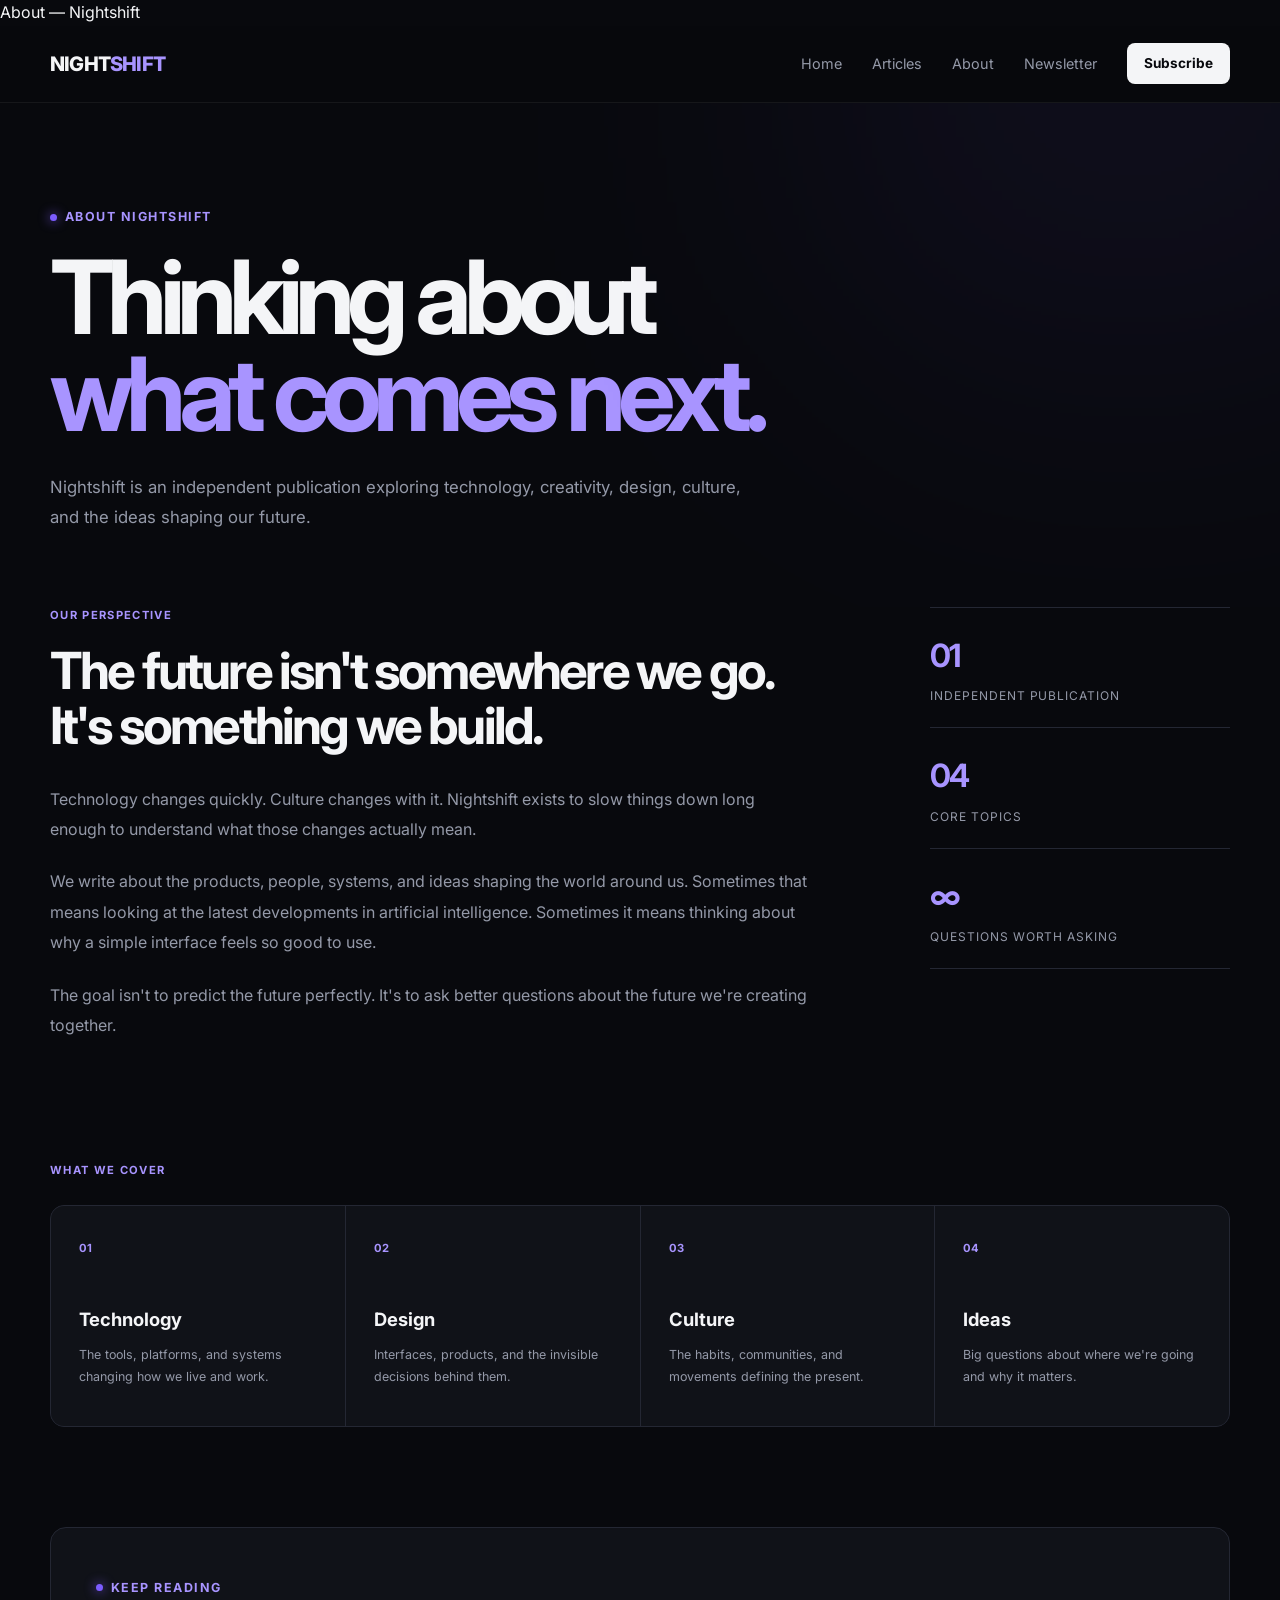
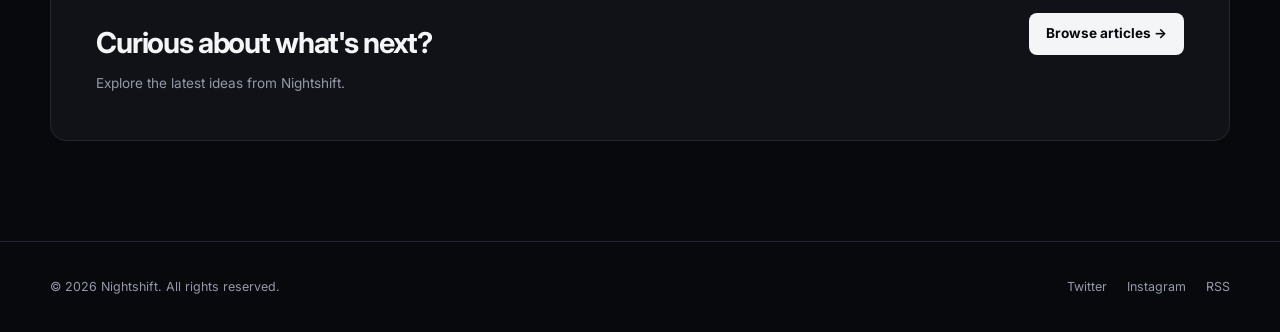
==== about.html @ 2594944c "Initial project commit" ====
<!DOCTYPE html> <html lang="en"> <head> <meta charset="UTF-8"> <meta name="viewport" content="width=device-width, initial-scale=1.0">

<meta
name="description"
content="About Nightshift — an independent publication about technology, creativity, culture, and ideas."

<title>About — Nightshift</title> <link rel="preconnect" href="https://fonts.googleapis.com"> <link rel="preconnect" href="https://fonts.gstatic.com" crossorigin> <link href="https://fonts.googleapis.com/css2?family=Inter:wght@400;500;600;700;800&display=swap" rel="stylesheet" > <link rel="stylesheet" href="styles.css"> </head> <body> <header> <div class="container nav">
  <a href="index.html" class="logo">
    NIGHT<span>SHIFT</span>
  </a>

  <nav>
    <a href="index.html">Home</a>
    <a href="articles.html">Articles</a>
    <a href="about.html">About</a>
    <a href="index.html#newsletter">Newsletter</a>
    <a href="index.html#newsletter" class="subscribe-btn">
      Subscribe
    </a>
  </nav>

</div>

</header> <main>
<section class="page-hero about-hero">

  <div class="container">

    <div class="eyebrow">
      About Nightshift
    </div>

    <h1>
      Thinking about<br>
      <span>what comes next.</span>
    </h1>

    <p>
      Nightshift is an independent publication exploring technology,
      creativity, design, culture, and the ideas shaping our future.
    </p>

  </div>

</section>


<section class="container about-content">

  <div class="about-main">

    <div class="tag">
      Our perspective
    </div>

    <h2>
      The future isn't somewhere we go.
      It's something we build.
    </h2>

    <p>
      Technology changes quickly. Culture changes with it.
      Nightshift exists to slow things down long enough to
      understand what those changes actually mean.
    </p>

    <p>
      We write about the products, people, systems, and ideas
      shaping the world around us. Sometimes that means looking
      at the latest developments in artificial intelligence.
      Sometimes it means thinking about why a simple interface
      feels so good to use.
    </p>

    <p>
      The goal isn't to predict the future perfectly.
      It's to ask better questions about the future we're
      creating together.
    </p>

  </div>


  <aside class="about-aside">

    <div class="about-stat">
      <strong>01</strong>
      <span>Independent publication</span>
    </div>

    <div class="about-stat">
      <strong>04</strong>
      <span>Core topics</span>
    </div>

    <div class="about-stat">
      <strong>∞</strong>
      <span>Questions worth asking</span>
    </div>

  </aside>

</section>


<section class="container about-topics">

  <div class="tag">
    What we cover
  </div>

  <div class="topic-grid">

    <div class="topic">
      <span>01</span>
      <h3>Technology</h3>
      <p>
        The tools, platforms, and systems changing how we live and work.
      </p>
    </div>

    <div class="topic">
      <span>02</span>
      <h3>Design</h3>
      <p>
        Interfaces, products, and the invisible decisions behind them.
      </p>
    </div>

    <div class="topic">
      <span>03</span>
      <h3>Culture</h3>
      <p>
        The habits, communities, and movements defining the present.
      </p>
    </div>

    <div class="topic">
      <span>04</span>
      <h3>Ideas</h3>
      <p>
        Big questions about where we're going and why it matters.
      </p>
    </div>

  </div>

</section>


<section class="container about-cta">

  <div>

    <div class="eyebrow">
      Keep reading
    </div>

    <h2>
      Curious about what's next?
    </h2>

    <p>
      Explore the latest ideas from Nightshift.
    </p>

  </div>

  <a href="articles.html" class="subscribe-btn">
    Browse articles →
  </a>

</section>

</main> <footer>
<div class="container footer-inner">

  <div>
    © 2026 Nightshift. All rights reserved.
  </div>

  <div class="footer-links">

    <a href="#">
      Twitter
    </a>

    <a href="#">
      Instagram
    </a>

    <a href="#">
      RSS
    </a>

  </div>

</div>

</footer> </body> </html>
---- styles.css ----
/* =========================
   VARIABLES
========================= */

:root {
  --bg: #08090d;
  --surface: #101218;
  --surface-hover: #161922;
  --border: #242733;

  --text: #f4f5f7;
  --muted: #9499a8;

  --accent: #7c5cff;
  --accent-light: #a894ff;

  --max-width: 1180px;
}


/* =========================
   RESET
========================= */

* {
  margin: 0;
  padding: 0;
  box-sizing: border-box;
}


html {
  scroll-behavior: smooth;
}


body {
  font-family: "Inter", sans-serif;

  background: var(--bg);
  color: var(--text);

  line-height: 1.6;
}


a {
  color: inherit;
  text-decoration: none;
}


/* =========================
   CONTAINER
========================= */

.container {
  width: min(
    100% - 40px,
    var(--max-width)
  );

  margin: 0 auto;
}


/* =========================
   HEADER
========================= */

header {
  position: sticky;
  top: 0;

  z-index: 100;

  background: rgba(8, 9, 13, 0.82);

  backdrop-filter: blur(16px);

  border-bottom:
    1px solid rgba(255, 255, 255, 0.06);
}


.nav {
  height: 76px;

  display: flex;

  align-items: center;
  justify-content: space-between;
}


.logo {
  font-size: 1.25rem;

  font-weight: 800;

  letter-spacing: -0.04em;
}


.logo span {
  color: var(--accent-light);
}


nav {
  display: flex;

  gap: 30px;

  align-items: center;
}


nav a {
  color: var(--muted);

  font-size: 0.9rem;

  transition:
    color 0.2s ease;
}


nav a:hover {
  color: var(--text);
}


/* Subscribe button */

.subscribe-btn {
  background: var(--text);

  color: #08090d;

  padding: 10px 17px;

  border-radius: 8px;

  font-weight: 700;

  font-size: 0.85rem;

  transition:
    transform 0.2s ease,
    background 0.2s ease;
}


.subscribe-btn:hover {
  transform: translateY(-2px);

  background: #ffffff;
}


/* =========================
   HERO
========================= */

.hero {
  padding: 100px 0 80px;

  position: relative;

  overflow: hidden;
}


/* Purple glow */

.hero::before {
  content: "";

  position: absolute;

  width: 500px;
  height: 500px;

  background: var(--accent);

  filter: blur(180px);

  opacity: 0.12;

  top: -250px;
  right: -100px;

  pointer-events: none;
}


.eyebrow {
  display: inline-flex;

  align-items: center;

  gap: 8px;

  color: var(--accent-light);

  font-size: 0.78rem;

  font-weight: 700;

  text-transform: uppercase;

  letter-spacing: 0.12em;

  margin-bottom: 22px;
}


.eyebrow::before {
  content: "";

  width: 7px;
  height: 7px;

  border-radius: 50%;

  background: var(--accent);

  box-shadow:
    0 0 12px var(--accent);
}


.hero h1 {
  max-width: 850px;

  font-size:
    clamp(3rem, 7vw, 6.5rem);

  line-height: 0.98;

  letter-spacing: -0.075em;

  margin-bottom: 28px;
}


.hero h1 span {
  color: var(--accent-light);
}


.hero-description {
  max-width: 650px;

  color: var(--muted);

  font-size: 1.1rem;

  line-height: 1.8;
}


/* =========================
   FEATURED ARTICLE
========================= */

.featured {
  display: grid;

  grid-template-columns:
    1.3fr 1fr;

  min-height: 480px;

  background: var(--surface);

  border:
    1px solid var(--border);

  border-radius: 18px;

  overflow: hidden;

  margin-bottom: 100px;
}


.featured-image {
  position: relative;

  min-height: 480px;

  background:
    linear-gradient(
      135deg,
      rgba(124, 92, 255, 0.15),
      transparent
    ),
    linear-gradient(
      45deg,
      #151822,
      #292d3b
    );

  overflow: hidden;
}


/* Decorative circles */

.featured-image::before {
  content: "";

  position: absolute;

  width: 280px;
  height: 280px;

  border:
    1px solid rgba(255, 255, 255, 0.12);

  border-radius: 50%;

  top: 50%;
  left: 50%;

  transform:
    translate(-50%, -50%);

  box-shadow:
    0 0 0 60px
      rgba(124, 92, 255, 0.04),

    0 0 0 120px
      rgba(124, 92, 255, 0.025);
}


/* Decorative number */

.featured-image::after {
  content: "01";

  position: absolute;

  font-size: 9rem;

  font-weight: 800;

  letter-spacing: -0.1em;

  color:
    rgba(255, 255, 255, 0.05);

  bottom: -25px;
  right: 25px;
}


.featured-content {
  padding: 55px;

  display: flex;

  flex-direction: column;

  justify-content: center;
}


/* =========================
   TAG
========================= */

.tag {
  color: var(--accent-light);

  text-transform: uppercase;

  font-size: 0.7rem;

  font-weight: 700;

  letter-spacing: 0.12em;

  margin-bottom: 18px;
}


/* =========================
   FEATURED CONTENT
========================= */

.featured-content h2 {
  font-size:
    clamp(2rem, 4vw, 3.2rem);

  line-height: 1.08;

  letter-spacing: -0.055em;

  margin-bottom: 20px;
}


.featured-content p {
  color: var(--muted);

  margin-bottom: 28px;
}


/* =========================
   POST META
========================= */

.post-meta {
  display: flex;

  align-items: center;

  gap: 12px;

  color: var(--muted);

  font-size: 0.78rem;
}


.author {
  color: var(--text);

  font-weight: 600;
}


.dot {
  width: 3px;
  height: 3px;

  background: var(--muted);

  border-radius: 50%;
}


/* =========================
   READ MORE
========================= */

.read-more {
  margin-top: 28px;

  display: inline-flex;

  align-items: center;

  gap: 8px;

  font-size: 0.85rem;

  font-weight: 700;

  color: var(--text);
}


.read-more span {
  transition:
    transform 0.2s ease;
}


.read-more:hover span {
  transform:
    translateX(5px);
}


/* =========================
   CONTENT GRID
========================= */

.section-heading {
  display: flex;

  justify-content: space-between;

  align-items: end;

  margin-bottom: 28px;
}


.section-heading h2 {
  font-size: 1.6rem;

  letter-spacing: -0.04em;
}


.section-heading a {
  color: var(--muted);

  font-size: 0.8rem;
}


.section-heading a:hover {
  color: var(--text);
}


.content-layout {
  display: grid;

  grid-template-columns:
    1fr 300px;

  gap: 70px;

  margin-bottom: 100px;
}


/* =========================
   POST LIST
========================= */

.posts {
  display: grid;

  gap: 1px;

  background: var(--border);

  border:
    1px solid var(--border);

  border-radius: 14px;

  overflow: hidden;
}


.post {
  display: grid;

  grid-template-columns:
    180px 1fr;

  gap: 25px;

  padding: 25px;

  background: var(--surface);

  transition:
    background 0.2s ease;
}


.post:hover {
  background: var(--surface-hover);
}


/* =========================
   POST IMAGE
========================= */

.post-image {
  height: 125px;

  border-radius: 9px;

  background:
    linear-gradient(
      135deg,
      rgba(124, 92, 255, 0.25),
      transparent
    ),
    #20232e;

  position: relative;

  overflow: hidden;
}


.post-image::after {
  content: "";

  position: absolute;

  width: 100px;
  height: 100px;

  border:
    1px solid rgba(255, 255, 255, 0.1);

  transform: rotate(45deg);

  top: 12px;
  left: 40px;
}


/* =========================
   POST CONTENT
========================= */

.post h3 {
  font-size: 1.15rem;

  line-height: 1.35;

  letter-spacing: -0.025em;

  margin-bottom: 9px;
}


.post p {
  color: var(--muted);

  font-size: 0.84rem;

  margin-bottom: 12px;
}


/* =========================
   SIDEBAR
========================= */

.sidebar-box {
  padding-bottom: 30px;

  margin-bottom: 30px;

  border-bottom:
    1px solid var(--border);
}


.sidebar-box h3 {
  font-size: 0.8rem;

  text-transform: uppercase;

  letter-spacing: 0.12em;

  margin-bottom: 18px;
}


/* =========================
   CATEGORIES
========================= */

.categories {
  display: flex;

  flex-wrap: wrap;

  gap: 8px;
}


.category {
  border:
    1px solid var(--border);

  border-radius: 100px;

  padding: 7px 12px;

  color: var(--muted);

  font-size: 0.75rem;

  transition:
    all 0.2s ease;
}


.category:hover {
  border-color: var(--accent);

  color: var(--text);
}


/* =========================
   NEWSLETTER
========================= */

.newsletter p {
  color: var(--muted);

  font-size: 0.82rem;

  margin-bottom: 15px;
}


.newsletter input {
  width: 100%;

  background: var(--surface);

  border:
    1px solid var(--border);

  color: var(--text);

  padding: 12px;

  border-radius: 8px;

  outline: none;

  margin-bottom: 9px;
}


.newsletter input:focus {
  border-color: var(--accent);
}


.newsletter button {
  width: 100%;

  border: 0;

  background: var(--accent);

  color: white;

  padding: 12px;

  border-radius: 8px;

  font-weight: 700;

  cursor: pointer;

  transition:
    background 0.2s ease;
}


.newsletter button:hover {
  background: #6847e8;
}


/* =========================
   ABOUT
========================= */

.about-text {
  color: var(--muted);

  font-size: 0.82rem;
}


/* =========================
   FOOTER
========================= */

footer {
  border-top:
    1px solid var(--border);

  padding: 35px 0;

  color: var(--muted);

  font-size: 0.78rem;
}


.footer-inner {
  display: flex;

  justify-content: space-between;

  align-items: center;
}


.footer-links {
  display: flex;

  gap: 20px;
}


.footer-links a:hover {
  color: var(--text);
}


/* =========================
   TABLET
========================= */

@media (max-width: 850px) {

  nav a:not(.subscribe-btn) {
    display: none;
  }


  .featured {
    grid-template-columns: 1fr;
  }


  .featured-image {
    min-height: 300px;
  }


  .featured-content {
    padding: 35px;
  }


  .content-layout {
    grid-template-columns: 1fr;
  }


  .sidebar {
    display: grid;

    grid-template-columns:
      1fr 1fr;

    gap: 30px;
  }

}


/* =========================
   MOBILE
========================= */

@media (max-width: 560px) {

  .container {
    width: min(
      100% - 28px,
      var(--max-width)
    );
  }


  .hero {
    padding: 70px 0 55px;
  }


  .hero h1 {
    font-size: 3.3rem;
  }


  .featured {
    margin-bottom: 65px;
  }


  .featured-image {
    min-height: 230px;
  }


  .post {
    grid-template-columns: 1fr;
  }


  .post-image {
    height: 180px;
  }


  .sidebar {
    display: block;
  }


  .footer-inner {
    flex-direction: column;

    gap: 15px;
  }

}

/* =========================
PAGE HERO
========================= */

.page-hero {
padding: 100px 0 75px;

position: relative;

overflow: hidden;
}

.page-hero::before {
content: "";

position: absolute;

width: 500px;
height: 500px;

background: var(--accent);

filter: blur(180px);

opacity: 0.10;

top: -300px;
right: -100px;

pointer-events: none;
}

.page-hero h1 {
max-width: 850px;

font-size:
clamp(3.5rem, 8vw, 7rem);

line-height: 0.95;

letter-spacing: -0.075em;

margin-bottom: 28px;
}

.page-hero h1 span {
color: var(--accent-light);
}

.page-hero p {
max-width: 650px;

color: var(--muted);

font-size: 1.05rem;

line-height: 1.8;
}

/* =========================
ARTICLES PAGE
========================= */

.articles-page {
padding-bottom: 110px;
}

.articles-toolbar {
display: flex;

justify-content: space-between;

align-items: center;

gap: 25px;

padding-bottom: 25px;

margin-bottom: 25px;

border-bottom: 1px solid var(--border);
}

.article-count {
color: var(--muted);

font-size: 0.8rem;
}

.article-filter {
display: flex;

flex-wrap: wrap;

gap: 8px;
}

.filter {
padding: 7px 12px;

border: 1px solid var(--border);

border-radius: 100px;

color: var(--muted);

font-size: 0.75rem;

transition: all 0.2s ease;
}

.filter:hover,
.filter.active {
border-color: var(--accent);

color: var(--text);

background:
rgba(124, 92, 255, 0.08);
}

.article-grid {
display: grid;

grid-template-columns:
repeat(2, 1fr);

gap: 20px;
}

.article-card {
background: var(--surface);

border: 1px solid var(--border);

border-radius: 16px;

overflow: hidden;

transition:
transform 0.25s ease,
border-color 0.25s ease,
background 0.25s ease;
}

.article-card:hover {
transform: translateY(-4px);

background: var(--surface-hover);

border-color:
rgba(124, 92, 255, 0.45);
}

.article-card-image {
height: 250px;

position: relative;

overflow: hidden;

background:
linear-gradient(
135deg,
rgba(124, 92, 255, 0.25),
transparent
),
#20232e;
}

.article-card-image::before {
content: "";

position: absolute;

width: 190px;
height: 190px;

border: 1px solid rgba(255,255,255,0.10);

border-radius: 50%;

top: 50%;
left: 50%;

transform:
translate(-50%, -50%);
}

.article-card-image::after {
content: "";

position: absolute;

width: 120px;
height: 120px;

border: 1px solid rgba(124, 92, 255, 0.25);

transform:
rotate(45deg);

top: 65px;
left: calc(50% - 60px);
}

.image-two {
background:
linear-gradient(
135deg,
rgba(120, 220, 255, 0.12),
transparent
),
#20232e;
}

.image-three {
background:
linear-gradient(
135deg,
rgba(255, 130, 200, 0.12),
transparent
),
#20232e;
}

.image-four {
background:
linear-gradient(
135deg,
rgba(100, 220, 170, 0.12),
transparent
),
#20232e;
}

.image-five {
background:
linear-gradient(
135deg,
rgba(255, 190, 80, 0.12),
transparent
),
#20232e;
}

.image-six {
background:
linear-gradient(
135deg,
rgba(100, 150, 255, 0.16),
transparent
),
#20232e;
}

.article-card-content {
padding: 30px;
}

.article-card h2 {
font-size: 1.45rem;

line-height: 1.2;

letter-spacing: -0.04em;

margin-bottom: 12px;
}

.article-card p {
color: var(--muted);

font-size: 0.88rem;

line-height: 1.7;

margin-bottom: 18px;
}

.article-card .read-more {
margin-top: 22px;
}

/* =========================
ABOUT PAGE
========================= */

.about-hero p {
max-width: 700px;
}

.about-content {
display: grid;

grid-template-columns:
1fr 300px;

gap: 100px;

padding-bottom: 100px;
}

.about-main {
max-width: 760px;
}

.about-main h2 {
font-size:
clamp(2rem, 4vw, 3.5rem);

line-height: 1.08;

letter-spacing: -0.055em;

margin-bottom: 30px;
}

.about-main p {
color: var(--muted);

font-size: 1rem;

line-height: 1.9;

margin-bottom: 22px;
}

.about-aside {
border-top: 1px solid var(--border);
}

.about-stat {
display: flex;

flex-direction: column;

gap: 5px;

padding: 22px 0;

border-bottom: 1px solid var(--border);
}

.about-stat strong {
font-size: 2rem;

letter-spacing: -0.05em;

color: var(--accent-light);
}

.about-stat span {
color: var(--muted);

font-size: 0.75rem;

text-transform: uppercase;

letter-spacing: 0.08em;
}

.about-topics {
padding-bottom: 100px;
}

.topic-grid {
display: grid;

grid-template-columns:
repeat(4, 1fr);

gap: 1px;

background: var(--border);

border: 1px solid var(--border);

border-radius: 14px;

overflow: hidden;

margin-top: 25px;
}

.topic {
background: var(--surface);

padding: 28px;

min-height: 220px;
}

.topic:hover {
background: var(--surface-hover);
}

.topic > span {
color: var(--accent-light);

font-size: 0.7rem;

font-weight: 700;
}

.topic h3 {
margin-top: 45px;

margin-bottom: 10px;

font-size: 1.15rem;
}

.topic p {
color: var(--muted);

font-size: 0.78rem;

line-height: 1.7;
}

.about-cta {
display: flex;

align-items: center;

justify-content: space-between;

gap: 30px;

padding: 45px;

margin-bottom: 100px;

background: var(--surface);

border: 1px solid var(--border);

border-radius: 16px;
}

.about-cta h2 {
font-size: 1.8rem;

letter-spacing: -0.04em;

margin-bottom: 7px;
}

.about-cta p {
color: var(--muted);

font-size: 0.85rem;
}

/* =========================
ARTICLE PAGE
========================= */

.article-page {
padding-bottom: 100px;
}

.article-header {
padding: 90px 0 65px;

position: relative;

overflow: hidden;
}

.article-header::before {
content: "";

position: absolute;

width: 500px;
height: 500px;

background: var(--accent);

filter: blur(180px);

opacity: 0.08;

top: -250px;
left: 50%;

transform: translateX(-50%);

pointer-events: none;
}

.article-header-inner {
max-width: 900px;

text-align: center;
}

.article-header .tag {
margin-bottom: 22px;
}

.article-header h1 {
font-size:
clamp(3rem, 7vw, 6rem);

line-height: 0.98;

letter-spacing: -0.075em;

margin-bottom: 28px;
}

.article-deck {
max-width: 700px;

margin: 0 auto 28px;

color: var(--muted);

font-size: 1.1rem;

line-height: 1.8;
}

.article-meta {
justify-content: center;
}

.article-layout {
max-width: 1000px;
}

.article-cover {
height: 450px;

border-radius: 18px;

border: 1px solid var(--border);

background:
radial-gradient(
circle at center,
rgba(124, 92, 255, 0.18),
transparent 35%
),
linear-gradient(
135deg,
#151822,
#292d3b
);

position: relative;

overflow: hidden;

margin-bottom: 70px;
}

.article-cover::before {
content: "";

position: absolute;

width: 300px;
height: 300px;

border: 1px solid rgba(255,255,255,0.12);

border-radius: 50%;

top: 50%;
left: 50%;

transform:
translate(-50%, -50%);

box-shadow:
0 0 0 70px rgba(124,92,255,0.04),
0 0 0 140px rgba(124,92,255,0.025);
}

.article-body {
max-width: 720px;

margin: 0 auto;
}

.article-body h1 {
font-size: 2.5rem;

letter-spacing: -0.05em;

line-height: 1.1;

margin: 50px 0 20px;
}

.article-body h2 {
font-size: 1.9rem;

letter-spacing: -0.045em;

line-height: 1.2;

margin: 55px 0 18px;
}

.article-body h3 {
font-size: 1.35rem;

letter-spacing: -0.03em;

margin: 40px 0 15px;
}

.article-body p {
color: #c7cad3;

font-size: 1.05rem;

line-height: 1.9;

margin-bottom: 24px;
}

.article-body strong {
color: var(--text);
}

.article-body a {
color: var(--accent-light);

text-decoration: underline;

text-underline-offset: 3px;
}

.article-body ul,
.article-body ol {
color: #c7cad3;

padding-left: 25px;

margin: 25px 0;
}

.article-body li {
margin-bottom: 10px;

line-height: 1.8;
}

.article-body blockquote {
margin: 40px 0;

padding: 10px 0 10px 25px;

border-left:
3px solid var(--accent);

color: var(--accent-light);

font-size: 1.25rem;

line-height: 1.7;
}

.article-body code {
background: #151822;

border: 1px solid var(--border);

border-radius: 5px;

padding: 3px 6px;

color: var(--accent-light);

font-size: 0.9em;
}

.article-body pre {
background: #0c0e13;

border: 1px solid var(--border);

border-radius: 10px;

padding: 22px;

overflow-x: auto;

margin: 30px 0;
}

.article-body pre code {
border: 0;

padding: 0;

background: transparent;
}

/* =========================
NEW PAGE RESPONSIVE
========================= */

@media (max-width: 850px) {

.article-grid {
grid-template-columns: 1fr;
}

.about-content {
grid-template-columns: 1fr;

gap: 50px;


}

.topic-grid {
grid-template-columns:
repeat(2, 1fr);
}

.about-cta {
align-items: flex-start;

flex-direction: column;


}

.article-cover {
height: 350px;
}

}

@media (max-width: 560px) {

.page-hero {
padding: 70px 0 55px;
}

.page-hero h1 {
font-size: 3.5rem;
}

.articles-toolbar {
align-items: flex-start;

flex-direction: column;


}

.article-card-image {
height: 210px;
}

.article-card-content {
padding: 24px;
}

.topic-grid {
grid-template-columns: 1fr;
}

.topic {
min-height: auto;
}

.article-header {
padding: 65px 0 45px;
}

.article-header h1 {
font-size: 3.2rem;
}

.article-deck {
font-size: 0.95rem;
}

.article-cover {
height: 230px;

margin-bottom: 45px;


}

.article-body p {
font-size: 0.98rem;
}

}
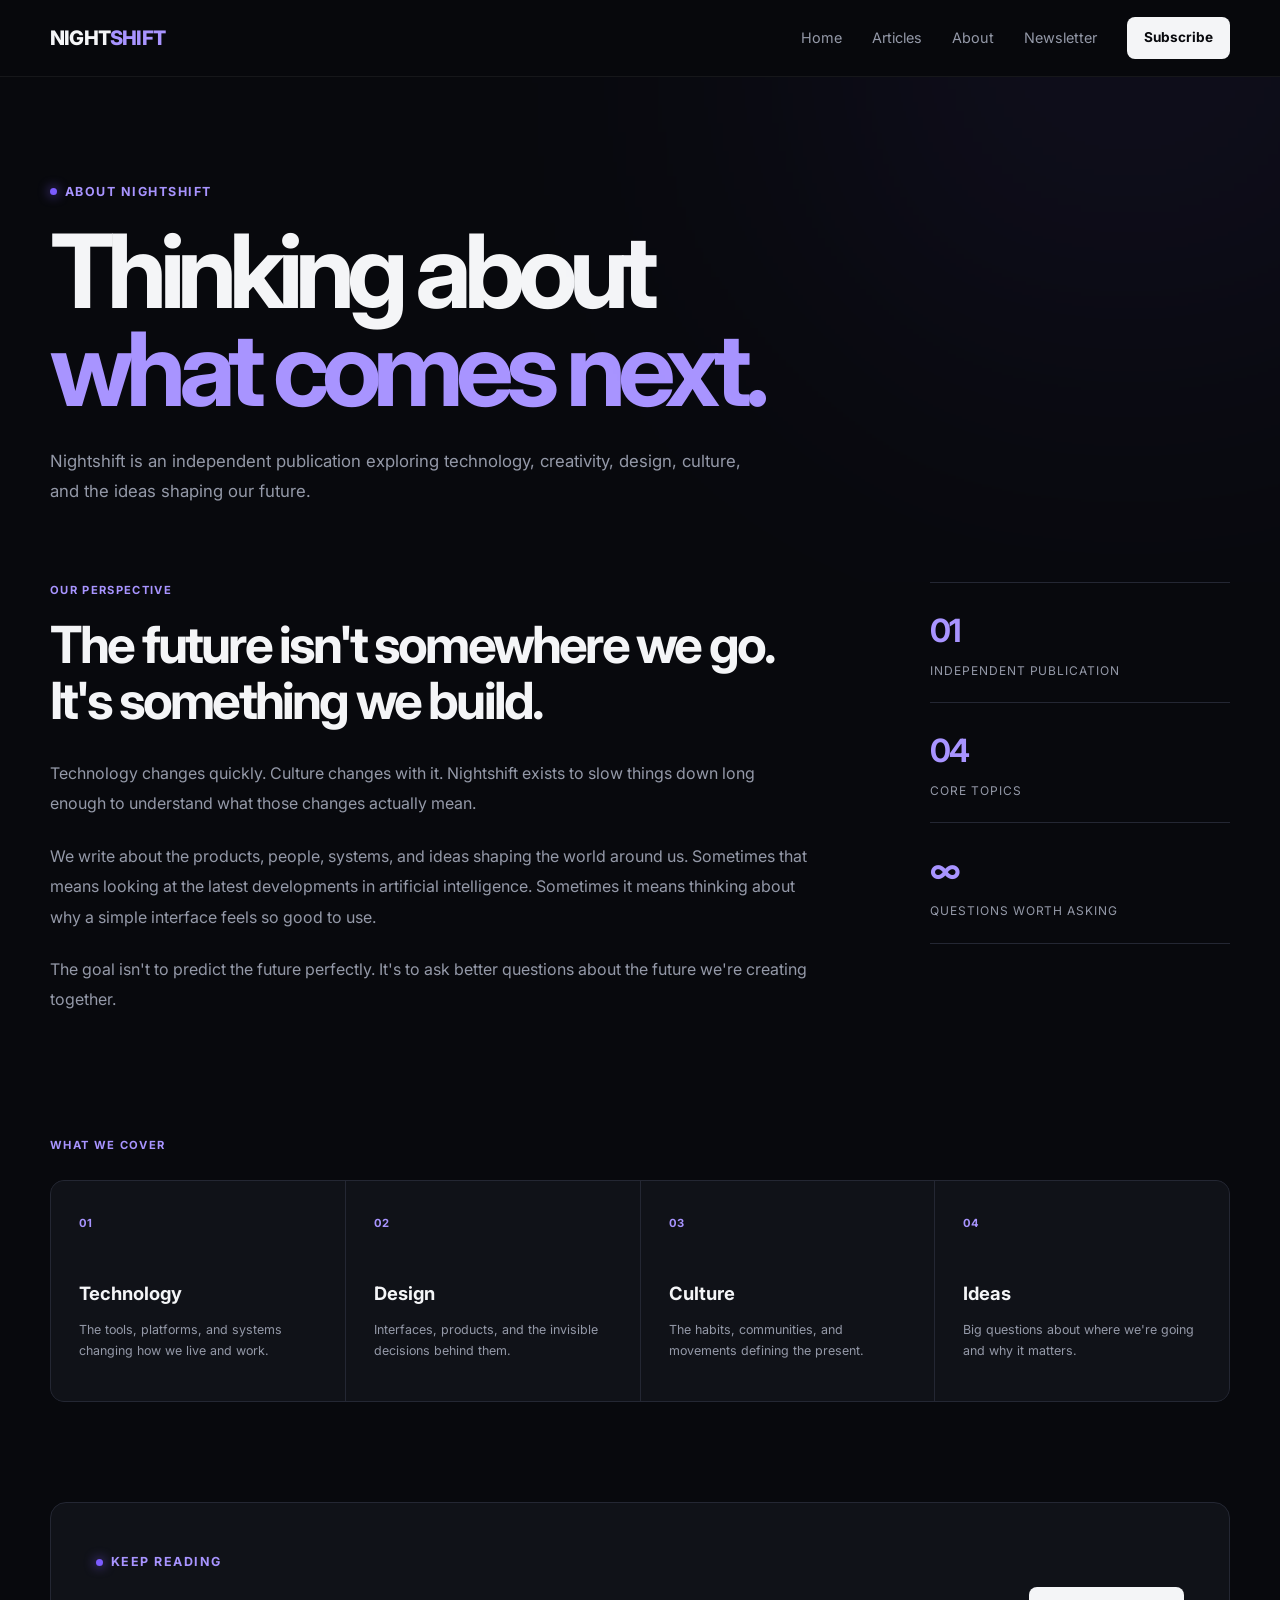
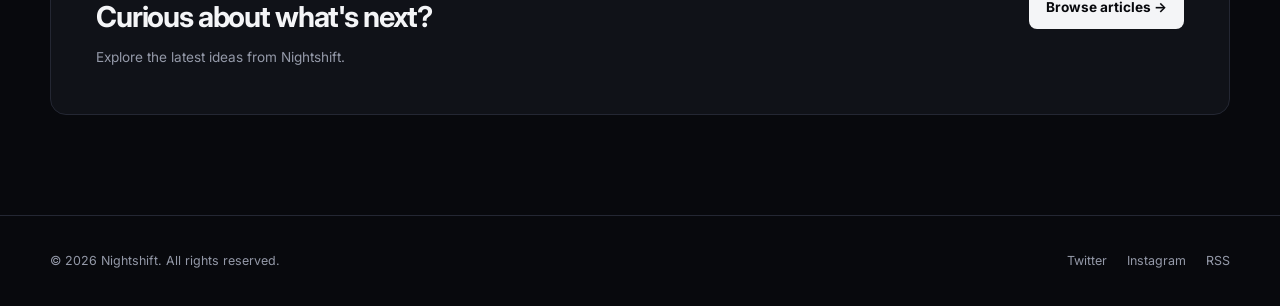
==== commit 445cdf8a: "Removed random title in about.html" ====
--- a/about.html
+++ b/about.html
@@ -4,7 +4,7 @@
 name="description"
 content="About Nightshift — an independent publication about technology, creativity, culture, and ideas."
 
-<title>About — Nightshift</title> <link rel="preconnect" href="https://fonts.googleapis.com"> <link rel="preconnect" href="https://fonts.gstatic.com" crossorigin> <link href="https://fonts.googleapis.com/css2?family=Inter:wght@400;500;600;700;800&display=swap" rel="stylesheet" > <link rel="stylesheet" href="styles.css"> </head> <body> <header> <div class="container nav">
+<link rel="preconnect" href="https://fonts.googleapis.com"> <link rel="preconnect" href="https://fonts.gstatic.com" crossorigin> <link href="https://fonts.googleapis.com/css2?family=Inter:wght@400;500;600;700;800&display=swap" rel="stylesheet" > <link rel="stylesheet" href="styles.css"> </head> <body> <header> <div class="container nav">
   <a href="index.html" class="logo">
     NIGHT<span>SHIFT</span>
   </a>
@@ -197,4 +197,4 @@
 
 </div>
 
-</footer> </body> </html>+</footer> </body> </html>
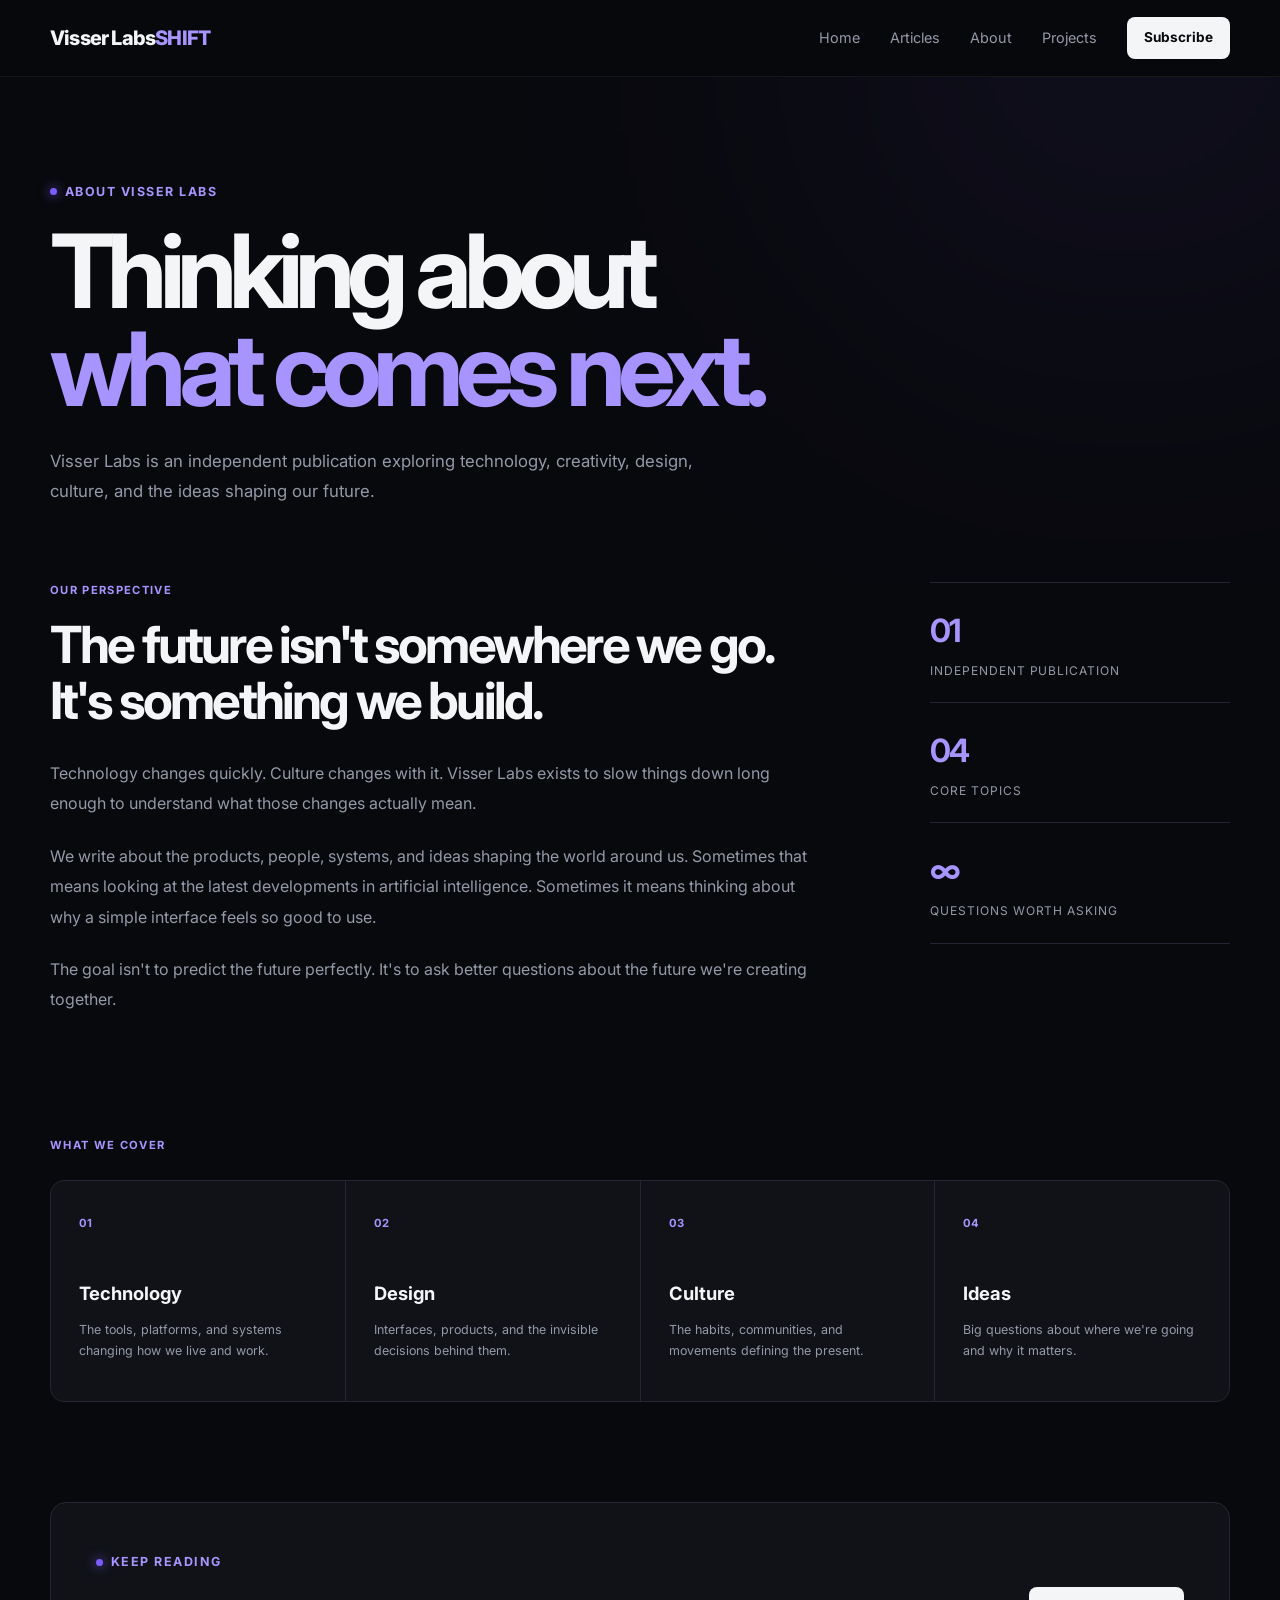
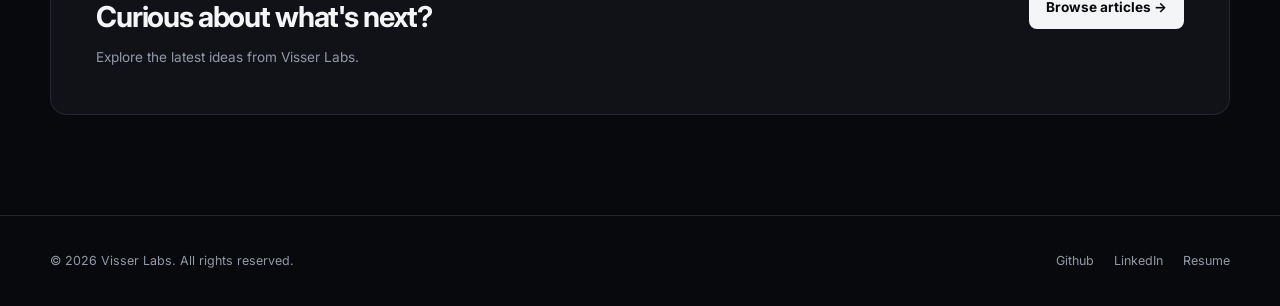
==== commit 6979997d: "Changed the name of the site" ====
--- a/about.html
+++ b/about.html
@@ -2,18 +2,18 @@
 
 <meta
 name="description"
-content="About Nightshift — an independent publication about technology, creativity, culture, and ideas."
+content="About Visser Labs — an independent publication about technology, creativity, culture, and ideas."
 
 <link rel="preconnect" href="https://fonts.googleapis.com"> <link rel="preconnect" href="https://fonts.gstatic.com" crossorigin> <link href="https://fonts.googleapis.com/css2?family=Inter:wght@400;500;600;700;800&display=swap" rel="stylesheet" > <link rel="stylesheet" href="styles.css"> </head> <body> <header> <div class="container nav">
   <a href="index.html" class="logo">
-    NIGHT<span>SHIFT</span>
+    Visser Labs<span>SHIFT</span>
   </a>
 
   <nav>
     <a href="index.html">Home</a>
     <a href="articles.html">Articles</a>
     <a href="about.html">About</a>
-    <a href="index.html#newsletter">Newsletter</a>
+    <a href="projects.html">Projects</a>
     <a href="index.html#newsletter" class="subscribe-btn">
       Subscribe
     </a>
@@ -27,7 +27,7 @@
   <div class="container">
 
     <div class="eyebrow">
-      About Nightshift
+      About Visser Labs
     </div>
 
     <h1>
@@ -36,7 +36,7 @@
     </h1>
 
     <p>
-      Nightshift is an independent publication exploring technology,
+      Visser Labs is an independent publication exploring technology,
       creativity, design, culture, and the ideas shaping our future.
     </p>
 
@@ -60,7 +60,7 @@
 
     <p>
       Technology changes quickly. Culture changes with it.
-      Nightshift exists to slow things down long enough to
+      Visser Labs exists to slow things down long enough to
       understand what those changes actually mean.
     </p>
 
@@ -161,7 +161,7 @@
     </h2>
 
     <p>
-      Explore the latest ideas from Nightshift.
+      Explore the latest ideas from Visser Labs.
     </p>
 
   </div>
@@ -176,24 +176,22 @@
 <div class="container footer-inner">
 
   <div>
-    © 2026 Nightshift. All rights reserved.
+    © 2026 Visser Labs. All rights reserved.
   </div>
 
   <div class="footer-links">
 
-    <a href="#">
-      Twitter
+    <a href="https://github.com/Visser13/">
+      Github
+    </a>
+
+    <a href="https://www.linkedin.com/in/anthony-gough-580748428">
+      LinkedIn
     </a>
 
     <a href="#">
-      Instagram
+      Resume
     </a>
-
-    <a href="#">
-      RSS
-    </a>
-
-  </div>
 
 </div>
 
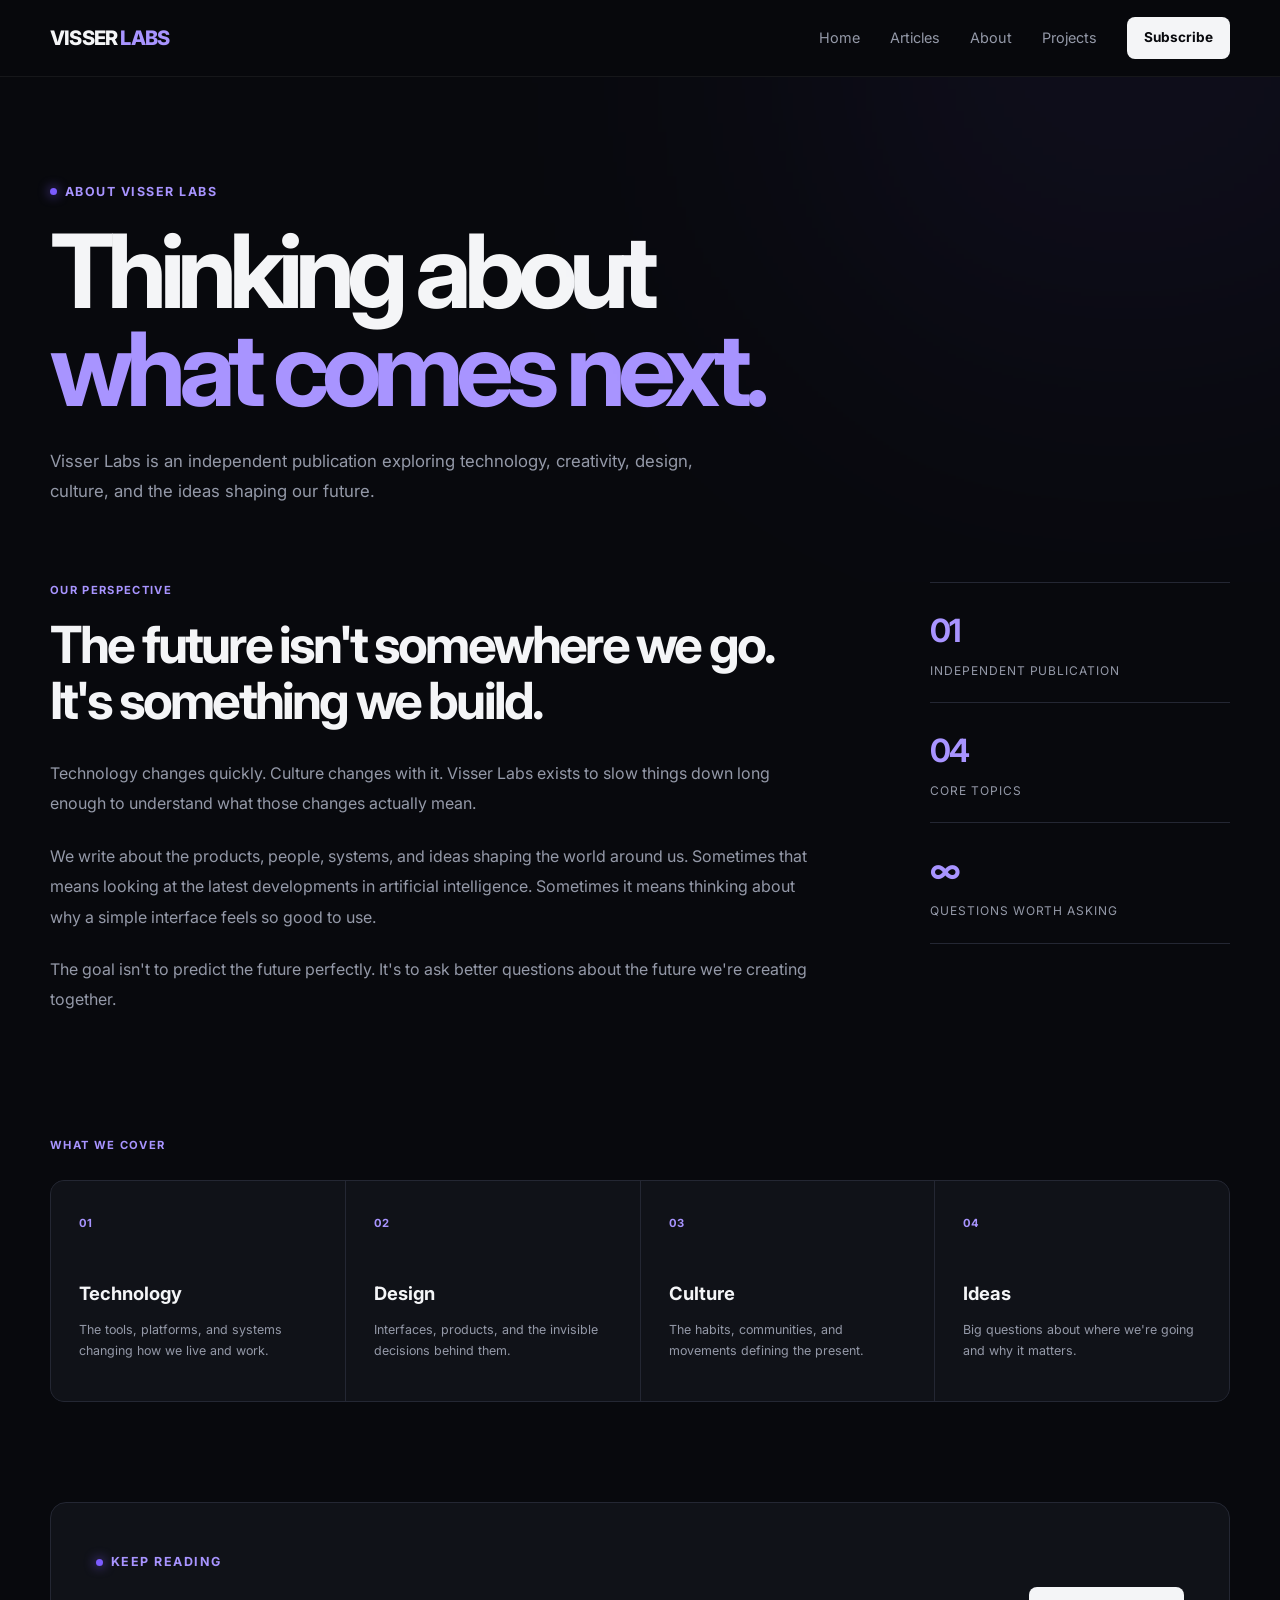
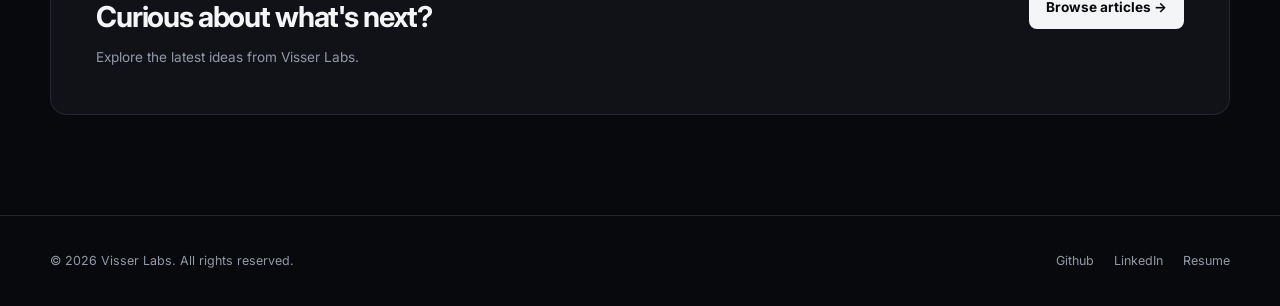
==== commit 789ba4c4: "Change - Fixed home page and additional changes" ====
--- a/about.html
+++ b/about.html
@@ -1,4 +1,7 @@
-<!DOCTYPE html> <html lang="en"> <head> <meta charset="UTF-8"> <meta name="viewport" content="width=device-width, initial-scale=1.0">
+<!DOCTYPE html> 
+<html lang="en"> 
+  <head> 
+    <meta charset="UTF-8"> <meta name="viewport" content="width=device-width, initial-scale=1.0">
 
 <meta
 name="description"
@@ -6,7 +9,7 @@
 
 <link rel="preconnect" href="https://fonts.googleapis.com"> <link rel="preconnect" href="https://fonts.gstatic.com" crossorigin> <link href="https://fonts.googleapis.com/css2?family=Inter:wght@400;500;600;700;800&display=swap" rel="stylesheet" > <link rel="stylesheet" href="styles.css"> </head> <body> <header> <div class="container nav">
   <a href="index.html" class="logo">
-    Visser Labs<span>SHIFT</span>
+    VISSER<span> LABS</span>
   </a>
 
   <nav>
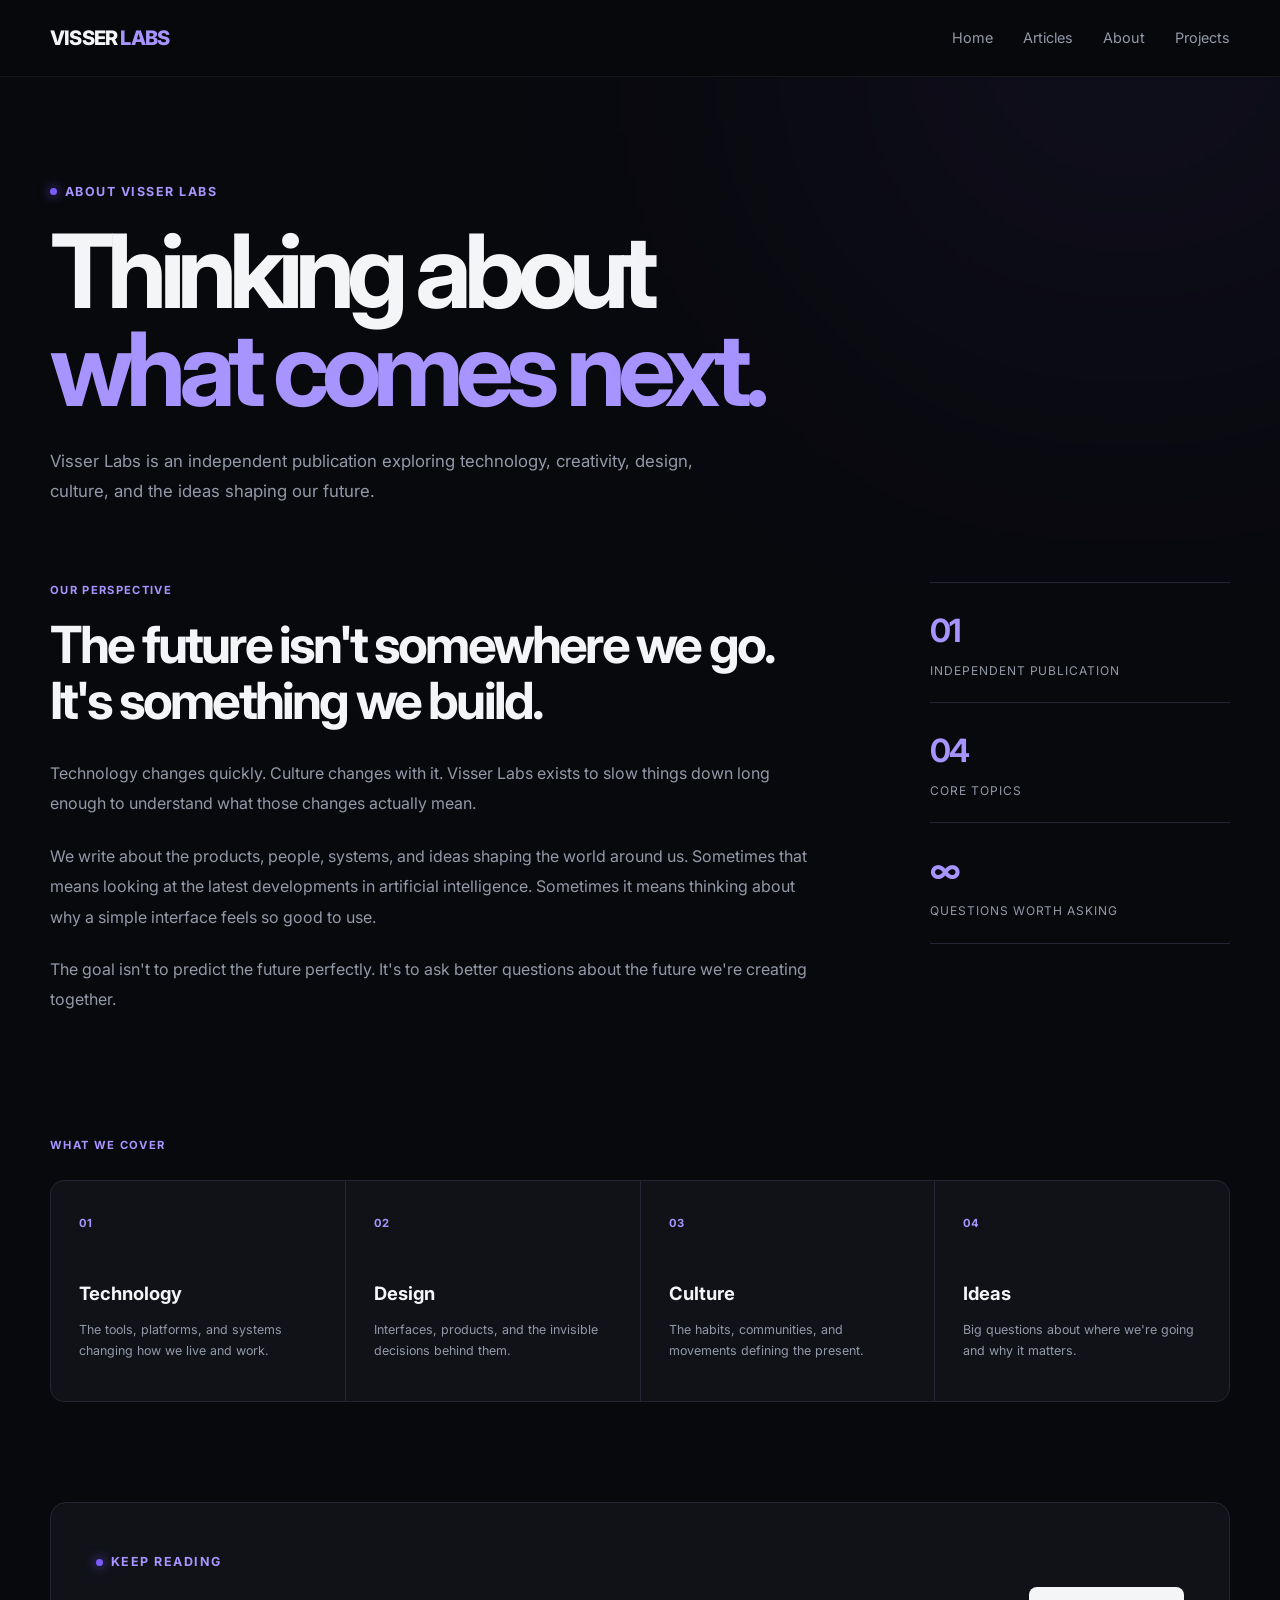
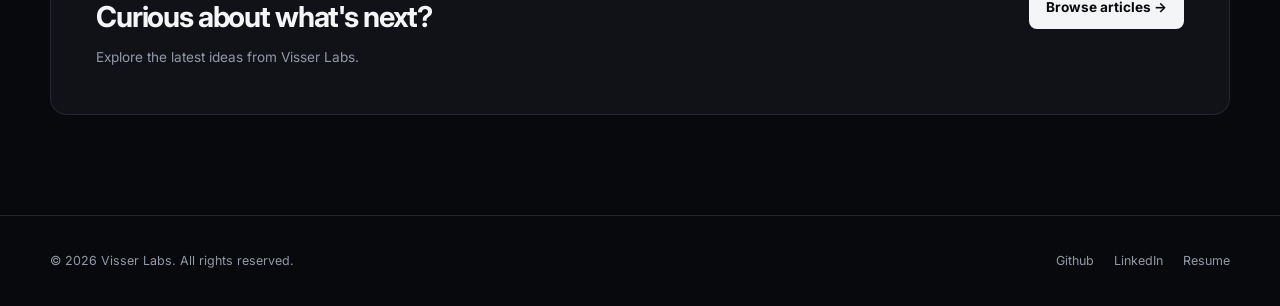
==== commit b186378f: "Change - Removed subscribe I removed the subscribed button at the top of the page." ====
--- a/about.html
+++ b/about.html
@@ -17,10 +17,7 @@
     <a href="articles.html">Articles</a>
     <a href="about.html">About</a>
     <a href="projects.html">Projects</a>
-    <a href="index.html#newsletter" class="subscribe-btn">
-      Subscribe
-    </a>
-  </nav>
+ </nav>
 
 </div>
 
